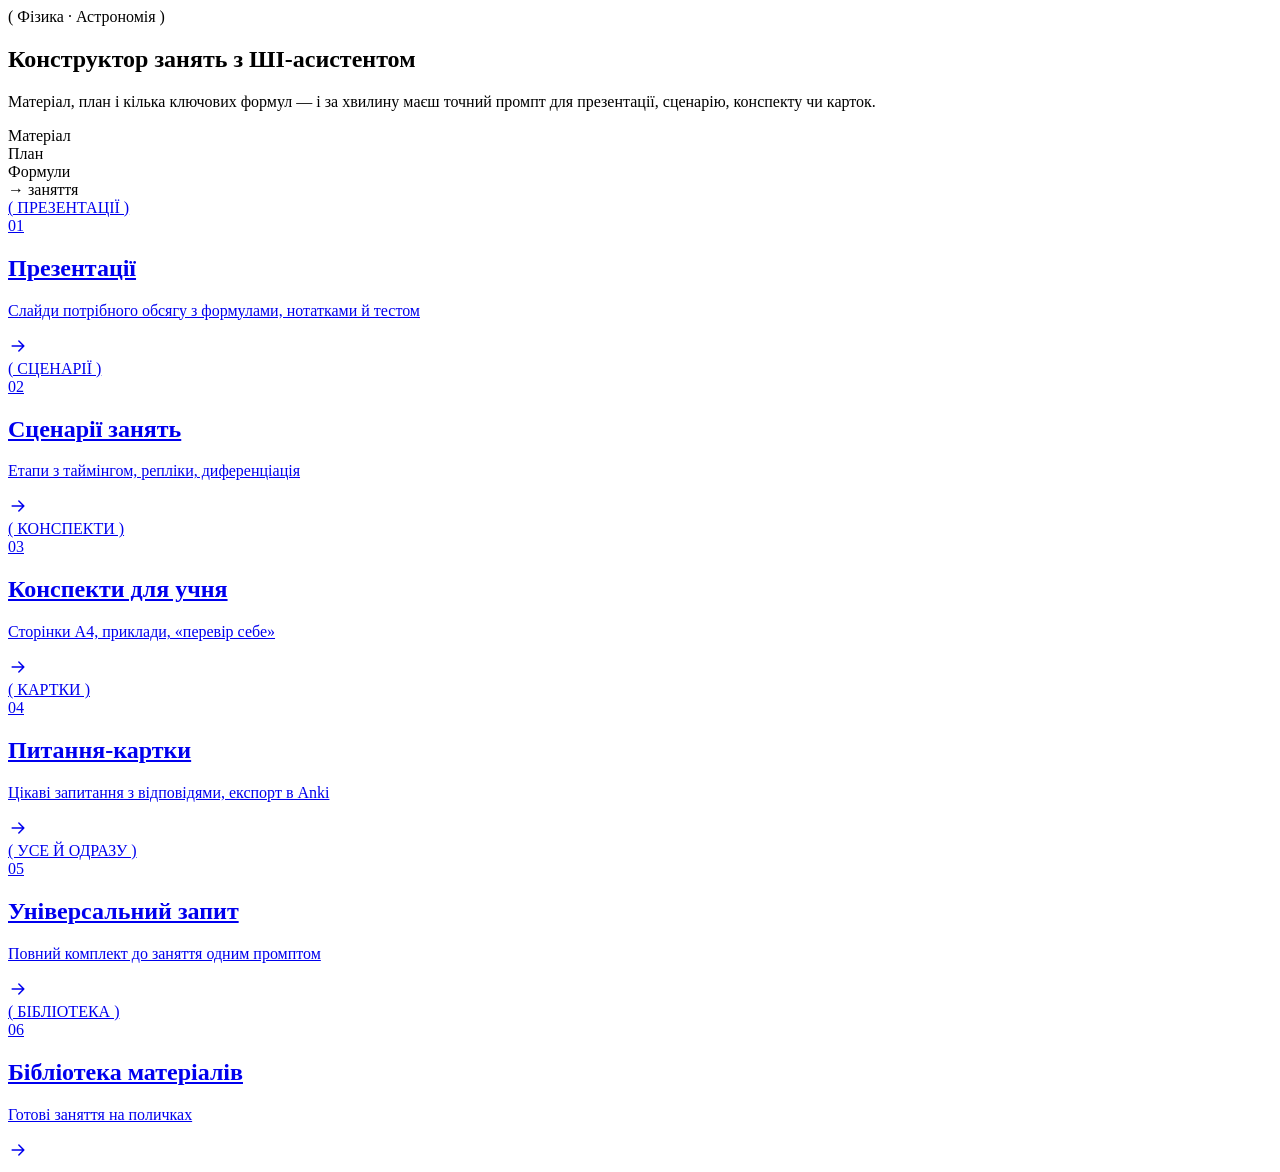
==== index.html @ 03362e76 "Add files via upload" ====
<!doctype html>
<html lang="uk">
<head>
<meta charset="utf-8">
<meta name="viewport" content="width=device-width, initial-scale=1">
<title>Конструктор занять · фізика та астрономія</title>
<meta name="description" content="Конструктор промптів для ШІ-асистента: презентації, сценарії, конспекти та картки-питання з фізики й астрономії.">
<meta name="theme-color" content="#081F44">
<link rel="icon" href="data:image/svg+xml,%3Csvg xmlns='http://www.w3.org/2000/svg' viewBox='0 0 32 32'%3E%3Cdefs%3E%3CradialGradient id='g' cx='.35' cy='.3'%3E%3Cstop offset='0' stop-color='%23B9C8E6'/%3E%3Cstop offset='.55' stop-color='%234569AD'/%3E%3Cstop offset='1' stop-color='%23081F44'/%3E%3C/radialGradient%3E%3C/defs%3E%3Ccircle cx='16' cy='16' r='15' fill='url(%23g)'/%3E%3C/svg%3E">
<link rel="preconnect" href="https://fonts.googleapis.com">
<link rel="preconnect" href="https://fonts.gstatic.com" crossorigin>
<link href="https://fonts.googleapis.com/css2?family=Inter:wght@400;500;600&family=Manrope:wght@500;600;700&family=Playfair+Display:ital,wght@1,500&display=swap&subset=cyrillic" rel="stylesheet">
<link rel="stylesheet" href="assets/css/style.css">
</head>
<body data-page="index">
<div class="shell">
<header id="top"></header>
<main class="wrap">
<section class="hero">
<div class="hero-row">
<div>
<span class="eyebrow">( Фізика · Астрономія )</span>
<h1>Конструктор занять <span class="accent">з ШІ-асистентом</span></h1>
<p>Матеріал, план і кілька ключових формул — і за хвилину маєш точний промпт для презентації, сценарію, конспекту чи карток.</p>
</div>
<div class="hero-meta">Матеріал<br>План<br>Формули<br>→ заняття</div>
</div>
</section>
<nav class="folders" aria-label="Розділи конструктора">
<a class="folder t1" href="presentation.html" style="--x:0%">
<span class="tab">( ПРЕЗЕНТАЦІЇ )</span>
<div class="body"><span class="num">01</span><div><h2>Презентації</h2><p>Слайди потрібного обсягу з формулами, нотатками й тестом</p></div><span class="go"><svg viewBox="0 0 24 24" width="20" height="20" fill="none" stroke="currentColor" stroke-width="1.8" stroke-linecap="round" stroke-linejoin="round"><path d="M5 12h14M13 6l6 6-6 6"/></svg></span></div>
</a>
<a class="folder t2" href="scenario.html" style="--x:14%">
<span class="tab">( СЦЕНАРІЇ )</span>
<div class="body"><span class="num">02</span><div><h2>Сценарії занять</h2><p>Етапи з таймінгом, репліки, диференціація</p></div><span class="go"><svg viewBox="0 0 24 24" width="20" height="20" fill="none" stroke="currentColor" stroke-width="1.8" stroke-linecap="round" stroke-linejoin="round"><path d="M5 12h14M13 6l6 6-6 6"/></svg></span></div>
</a>
<a class="folder t3" href="notes.html" style="--x:28%">
<span class="tab">( КОНСПЕКТИ )</span>
<div class="body"><span class="num">03</span><div><h2>Конспекти для учня</h2><p>Сторінки A4, приклади, «перевір себе»</p></div><span class="go"><svg viewBox="0 0 24 24" width="20" height="20" fill="none" stroke="currentColor" stroke-width="1.8" stroke-linecap="round" stroke-linejoin="round"><path d="M5 12h14M13 6l6 6-6 6"/></svg></span></div>
</a>
<a class="folder t4" href="cards.html" style="--x:42%">
<span class="tab">( КАРТКИ )</span>
<div class="body"><span class="num">04</span><div><h2>Питання-картки</h2><p>Цікаві запитання з відповідями, експорт в Anki</p></div><span class="go"><svg viewBox="0 0 24 24" width="20" height="20" fill="none" stroke="currentColor" stroke-width="1.8" stroke-linecap="round" stroke-linejoin="round"><path d="M5 12h14M13 6l6 6-6 6"/></svg></span></div>
</a>
<a class="folder t5" href="universal.html" style="--x:56%">
<span class="tab">( УСЕ Й ОДРАЗУ )</span>
<div class="body"><span class="num">05</span><div><h2>Універсальний запит</h2><p>Повний комплект до заняття одним промптом</p></div><span class="go"><svg viewBox="0 0 24 24" width="20" height="20" fill="none" stroke="currentColor" stroke-width="1.8" stroke-linecap="round" stroke-linejoin="round"><path d="M5 12h14M13 6l6 6-6 6"/></svg></span></div>
</a>
<a class="folder t6" href="library.html" style="--x:70%">
<span class="tab">( БІБЛІОТЕКА )</span>
<div class="body"><span class="num">06</span><div><h2>Бібліотека матеріалів</h2><p>Готові заняття на поличках</p></div><span class="go"><svg viewBox="0 0 24 24" width="20" height="20" fill="none" stroke="currentColor" stroke-width="1.8" stroke-linecap="round" stroke-linejoin="round"><path d="M5 12h14M13 6l6 6-6 6"/></svg></span></div>
</a>
</nav>
</main>
<footer id="foot"></footer>
</div>
<script src="assets/js/app.js"></script>
</body>
</html>
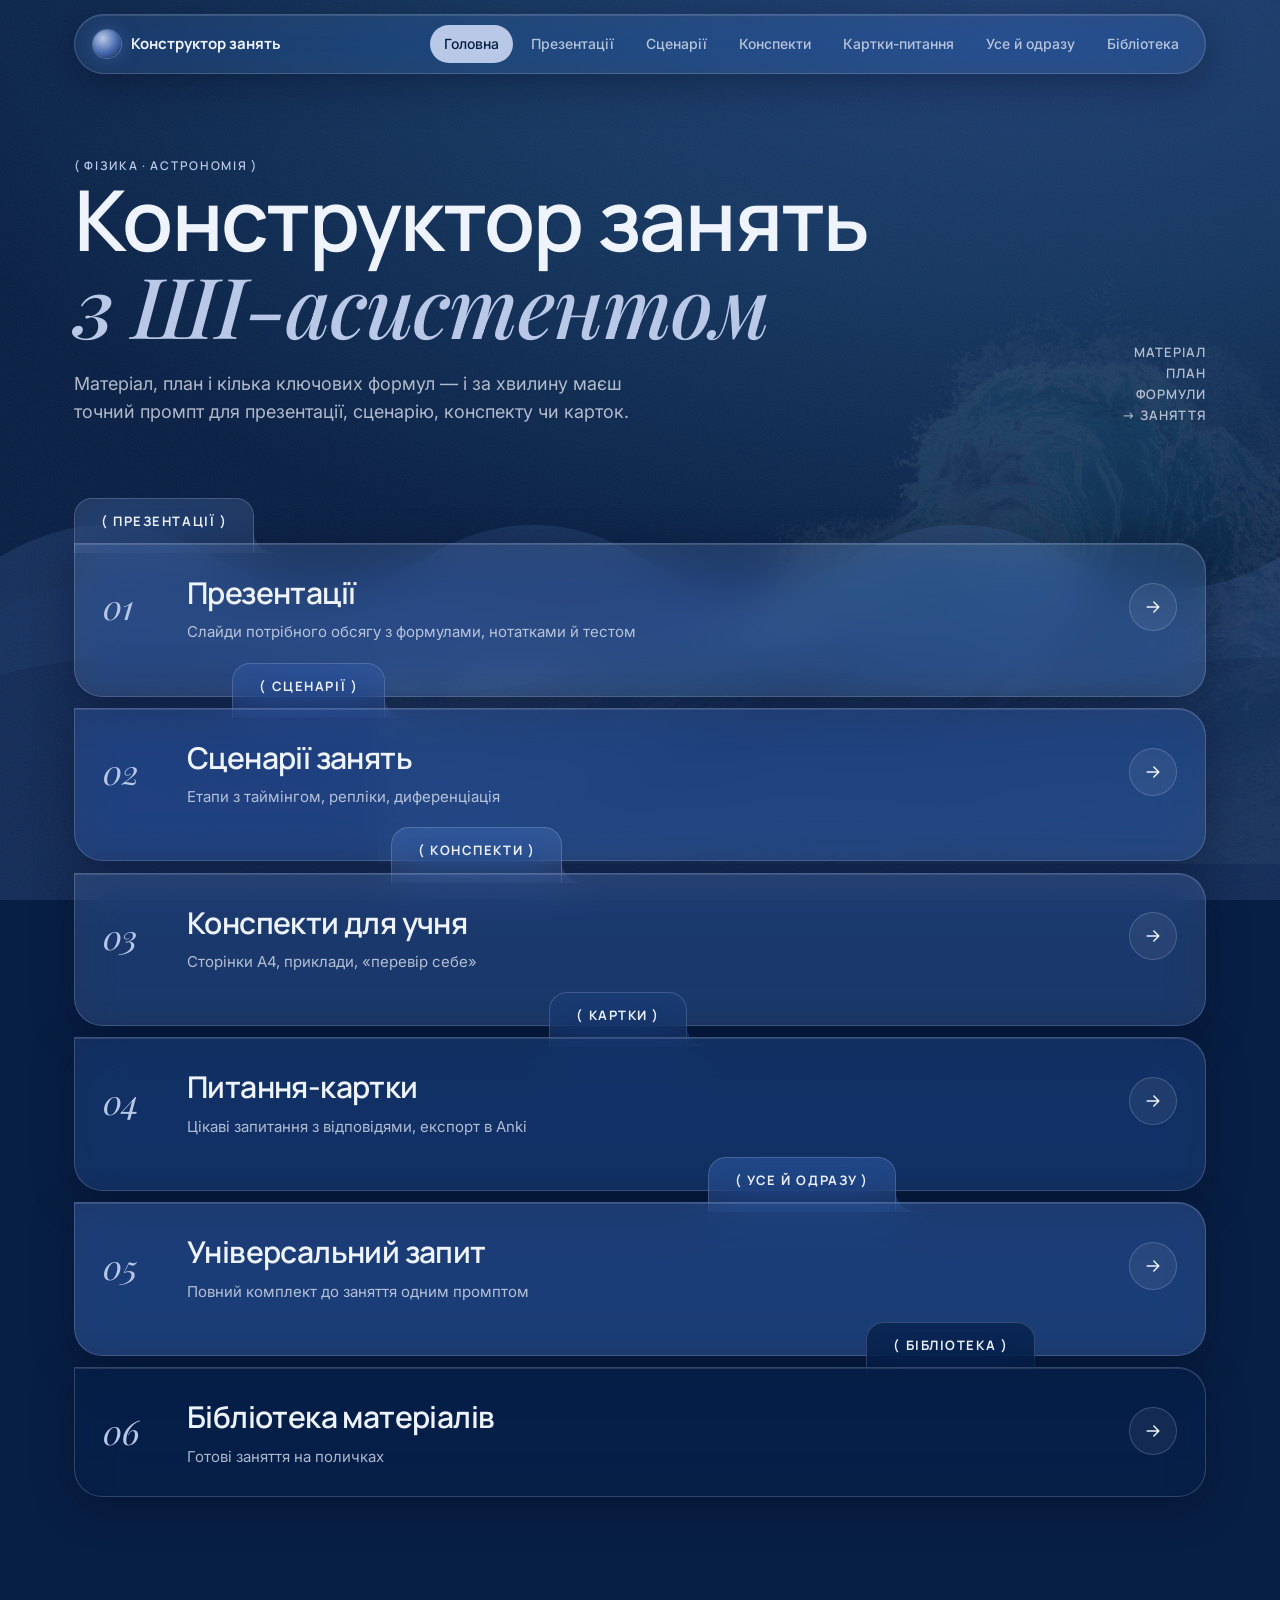
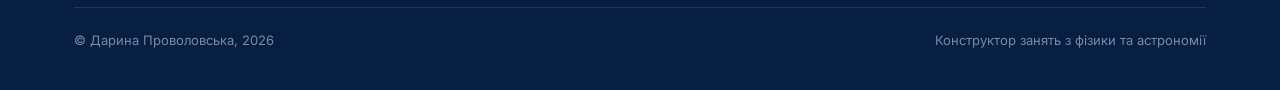
==== commit 6f8d42e7: "Add files via upload" ====
--- a/index.html
+++ b/index.html
@@ -10,7 +10,7 @@
 <link rel="preconnect" href="https://fonts.googleapis.com">
 <link rel="preconnect" href="https://fonts.gstatic.com" crossorigin>
 <link href="https://fonts.googleapis.com/css2?family=Inter:wght@400;500;600&family=Manrope:wght@500;600;700&family=Playfair+Display:ital,wght@1,500&display=swap&subset=cyrillic" rel="stylesheet">
-<link rel="stylesheet" href="assets/css/style.css">
+<link rel="stylesheet" href="style.css">
 </head>
 <body data-page="index">
 <div class="shell">
@@ -55,6 +55,6 @@
 </main>
 <footer id="foot"></footer>
 </div>
-<script src="assets/js/app.js"></script>
+<script src="app.js"></script>
 </body>
 </html>
--- a/style.css
+++ b/style.css
@@ -0,0 +1,447 @@
+/* =========================================================
+   Конструктор занять · фізика & астрономія
+   Liquid glass (матовий), палітра «глибоке море»
+   ========================================================= */
+
+:root {
+  /* Палітра. Кольори легко змінити тут */
+  --lilac: #B9C8E6;      /* Limac (lilac) blue */
+  --solid: #8FA8D8;      /* Solid blue */
+  --sailing: #4569AD;    /* Sailing blue */
+  --dive: #1F3F74;       /* Dive */
+  --deep: #143660;       /* Deep sea */
+  --night: #081F44;      /* Night time */
+
+  --text: #EEF3FC;
+  --text-soft: rgba(238, 243, 252, .72);
+  --text-faint: rgba(238, 243, 252, .5);
+
+  --glass: rgba(185, 200, 230, .09);
+  --glass-strong: rgba(185, 200, 230, .15);
+  --glass-border: rgba(214, 226, 248, .2);
+  --glass-shadow: 0 10px 40px rgba(2, 10, 28, .35), inset 0 1px 0 rgba(255, 255, 255, .12);
+  --blur: blur(22px) saturate(140%);
+
+  --radius-l: 28px;
+  --radius-m: 18px;
+  --radius-s: 12px;
+
+  --f-display: "Manrope", system-ui, sans-serif;
+  --f-body: "Inter", system-ui, sans-serif;
+  --f-accent: "Playfair Display", Georgia, serif;
+
+  --page-w: 1180px;
+}
+
+* { box-sizing: border-box; }
+html { scroll-behavior: smooth; }
+body {
+  margin: 0;
+  min-height: 100vh;
+  font-family: var(--f-body);
+  font-size: 16px;
+  line-height: 1.55;
+  color: var(--text);
+  background-color: var(--night);
+  overflow-x: hidden;
+  -webkit-font-smoothing: antialiased;
+}
+
+/* матова зернистість поверх фону */
+body::before {
+  content: "";
+  position: fixed; inset: 0;
+  pointer-events: none;
+  z-index: 1;
+  opacity: .07;
+  background-image: url("data:image/svg+xml,%3Csvg xmlns='http://www.w3.org/2000/svg' width='160' height='160'%3E%3Cfilter id='n'%3E%3CfeTurbulence type='fractalNoise' baseFrequency='.9' numOctaves='2' stitchTiles='stitch'/%3E%3C/filter%3E%3Crect width='100%25' height='100%25' filter='url(%23n)'/%3E%3C/svg%3E");
+}
+
+a { color: inherit; }
+::selection { background: var(--sailing); color: #fff; }
+
+/* ---------- океан / хвиля на фоні ---------- */
+.ocean {
+  position: fixed; inset: 0;
+  background: radial-gradient(120% 90% at 80% 0%, var(--dive) 0%, var(--deep) 35%, var(--night) 75%);
+  pointer-events: none;
+  z-index: 0;
+  overflow: hidden;
+}
+.ocean svg { position: absolute; bottom: 0; left: 0; width: 200%; height: 62%; }
+.ocean .w1 { opacity: .22; animation: drift 38s linear infinite; }
+.ocean .w2 { opacity: .18; animation: drift 26s linear infinite reverse; bottom: -4%; }
+.ocean .w3 { opacity: .28; animation: drift 52s linear infinite; bottom: -10%; }
+.ocean .curl {
+  position: absolute; right: -6%; bottom: 4%;
+  width: min(78vw, 980px); height: auto;
+  opacity: .16;
+  filter: blur(.4px);
+  animation: swell 9s ease-in-out infinite;
+}
+@keyframes drift { from { transform: translateX(0); } to { transform: translateX(-50%); } }
+@keyframes swell { 0%, 100% { transform: translateY(0) scale(1); } 50% { transform: translateY(-14px) scale(1.015); } }
+
+@media (prefers-reduced-motion: reduce) {
+  .ocean *, .folder, .book { animation: none !important; transition: none !important; }
+}
+
+/* ---------- каркас ---------- */
+.shell { position: relative; z-index: 2; }
+.wrap { width: 100%; max-width: var(--page-w); margin: 0 auto; padding: 0 24px; }
+@media (max-width: 640px) { .wrap { padding: 0 16px; } }
+
+.glass {
+  background: var(--glass);
+  border: 1px solid var(--glass-border);
+  border-radius: var(--radius-l);
+  box-shadow: var(--glass-shadow);
+  -webkit-backdrop-filter: var(--blur);
+  backdrop-filter: var(--blur);
+}
+
+/* ---------- верхня навігація ---------- */
+.topbar {
+  position: sticky; top: 0; z-index: 20;
+  padding: 14px 0;
+}
+.topbar .bar {
+  display: flex; align-items: center; gap: 16px;
+  padding: 10px 12px 10px 18px;
+  border-radius: 999px;
+}
+.brand {
+  display: flex; align-items: center; gap: 10px;
+  font-family: var(--f-display); font-weight: 700; font-size: 15px;
+  text-decoration: none; white-space: nowrap;
+}
+.brand .mark {
+  width: 28px; height: 28px; border-radius: 50%;
+  background: radial-gradient(circle at 35% 30%, var(--lilac), var(--sailing) 55%, var(--night));
+  box-shadow: 0 0 0 1px rgba(255,255,255,.25), 0 0 18px rgba(69,105,173,.6);
+}
+.nav {
+  display: flex; gap: 4px; margin-left: auto;
+  overflow-x: auto; scrollbar-width: none;
+}
+.nav::-webkit-scrollbar { display: none; }
+.nav a {
+  padding: 8px 14px; border-radius: 999px;
+  font-size: 14px; font-weight: 500; text-decoration: none;
+  color: var(--text-soft); white-space: nowrap;
+  transition: background .2s, color .2s;
+}
+.nav a:hover { color: var(--text); background: rgba(255,255,255,.07); }
+.nav a[aria-current="page"] { color: var(--night); background: var(--lilac); }
+
+@media (max-width: 860px) {
+  .topbar .bar { flex-wrap: wrap; border-radius: 22px; padding: 10px 12px; }
+  .nav { width: 100%; margin-left: 0; }
+}
+
+/* ---------- типографіка ---------- */
+h1, h2, h3 { font-family: var(--f-display); font-weight: 600; letter-spacing: -.02em; margin: 0; }
+.accent { font-family: var(--f-accent); font-style: italic; font-weight: 500; letter-spacing: -.01em; }
+.eyebrow {
+  font-family: var(--f-display); font-size: 12px; font-weight: 600;
+  letter-spacing: .14em; text-transform: uppercase; color: var(--lilac);
+}
+.muted { color: var(--text-soft); }
+
+/* ---------- титулка ---------- */
+.hero { padding: 64px 0 32px; }
+.hero h1 { font-size: clamp(40px, 7vw, 84px); line-height: 1.02; }
+.hero h1 .accent { display: block; color: var(--lilac); }
+.hero p { max-width: 560px; font-size: 18px; color: var(--text-soft); margin: 22px 0 0; }
+.hero-row { display: flex; justify-content: space-between; align-items: flex-end; gap: 24px; flex-wrap: wrap; }
+.hero-meta {
+  font-family: var(--f-display); font-size: 13px; font-weight: 600; letter-spacing: .08em;
+  text-transform: uppercase; text-align: right; color: var(--text-soft); line-height: 1.6;
+}
+
+/* папки */
+.folders { padding: 40px 0 80px; }
+.folder {
+  --x: 0%;
+  --tint: rgba(185, 200, 230, .12);
+  position: relative; display: block;
+  margin-top: -34px;
+  text-decoration: none;
+  transition: transform .35s cubic-bezier(.2,.8,.2,1);
+}
+.folder:first-child { margin-top: 0; }
+.folder:hover, .folder:focus-visible { transform: translateY(-14px); outline: none; }
+.folder .tab {
+  position: relative; display: inline-flex; align-items: center; gap: 10px;
+  margin-left: var(--x);
+  padding: 12px 26px 22px;
+  border-radius: 18px 18px 0 0;
+  background: var(--tint);
+  border: 1px solid var(--glass-border); border-bottom: 0;
+  -webkit-backdrop-filter: var(--blur); backdrop-filter: var(--blur);
+  font-family: var(--f-display); font-weight: 700; font-size: 13px; letter-spacing: .12em;
+  text-transform: uppercase;
+}
+.folder .tab::after { /* плавний перехід вкладки в тіло папки */
+  content: ""; position: absolute; right: -22px; bottom: 0; width: 22px; height: 22px;
+  background: radial-gradient(circle at 100% 0, transparent 21px, var(--tint) 22px);
+}
+.folder .body {
+  position: relative; margin-top: -10px;
+  display: grid; grid-template-columns: 64px 1fr auto; align-items: center; gap: 20px;
+  padding: 26px 28px 52px;
+  border-radius: 0 var(--radius-l) var(--radius-l) var(--radius-l);
+  background: var(--tint);
+  border: 1px solid var(--glass-border);
+  box-shadow: var(--glass-shadow);
+  -webkit-backdrop-filter: var(--blur); backdrop-filter: var(--blur);
+}
+.folder:last-child .body { padding-bottom: 28px; }
+.folder .num { font-family: var(--f-accent); font-style: italic; font-size: 34px; color: var(--lilac); }
+.folder h2 { font-size: clamp(22px, 3vw, 30px); }
+.folder p { margin: 4px 0 0; color: var(--text-soft); font-size: 15px; }
+.folder .go {
+  width: 48px; height: 48px; border-radius: 50%;
+  display: grid; place-items: center;
+  border: 1px solid var(--glass-border);
+  background: rgba(255,255,255,.06);
+  transition: background .25s, transform .25s;
+}
+.folder:hover .go { background: var(--lilac); color: var(--night); transform: rotate(-45deg); }
+.folder.t1 { --tint: rgba(185, 200, 230, .14); }
+.folder.t2 { --tint: rgba(69, 105, 173, .30); }
+.folder.t3 { --tint: rgba(143, 168, 216, .18); }
+.folder.t4 { --tint: rgba(31, 63, 116, .55); }
+.folder.t5 { --tint: rgba(69, 105, 173, .40); }
+.folder.t6 { --tint: rgba(8, 31, 68, .72); }
+
+@media (max-width: 640px) {
+  .folder { margin-top: -26px; }
+  .folder .tab { margin-left: calc(var(--x) * .45); padding: 10px 18px 20px; font-size: 11px; }
+  .folder .body { grid-template-columns: 1fr auto; padding: 22px 20px 44px; gap: 12px; }
+  .folder .num { display: none; }
+}
+
+/* ---------- сторінки конструкторів ---------- */
+.page-head { padding: 40px 0 26px; }
+.page-head h1 { font-size: clamp(32px, 5vw, 56px); line-height: 1.05; margin-top: 10px; }
+.page-head p { max-width: 640px; color: var(--text-soft); margin: 14px 0 0; }
+
+.builder {
+  display: grid; grid-template-columns: minmax(0, 1.05fr) minmax(0, .95fr);
+  gap: 24px; align-items: start; padding-bottom: 80px;
+}
+@media (max-width: 980px) { .builder { grid-template-columns: 1fr; } }
+
+.panel { padding: 26px; }
+.panel + .panel { margin-top: 18px; }
+@media (max-width: 640px) { .panel { padding: 20px 18px; border-radius: 22px; } }
+.panel-title { display: flex; align-items: baseline; gap: 12px; margin-bottom: 18px; }
+.panel-title h2 { font-size: 20px; }
+.panel-title .step { font-family: var(--f-accent); font-style: italic; color: var(--lilac); font-size: 22px; }
+.panel-title .hint { margin-left: auto; font-size: 12px; color: var(--text-faint); text-align: right; }
+
+.grid { display: grid; gap: 16px; grid-template-columns: repeat(2, minmax(0, 1fr)); }
+.grid .full { grid-column: 1 / -1; }
+@media (max-width: 560px) { .grid { grid-template-columns: 1fr; } }
+
+.field label, .field .label {
+  display: block; margin-bottom: 7px;
+  font-family: var(--f-display); font-size: 13px; font-weight: 600; color: var(--text-soft);
+}
+.field small { display: block; margin-top: 6px; font-size: 12px; color: var(--text-faint); }
+
+input[type="text"], input[type="number"], select, textarea {
+  width: 100%;
+  font: inherit; font-size: 15px; color: var(--text);
+  background: rgba(8, 31, 68, .38);
+  border: 1px solid rgba(214, 226, 248, .16);
+  border-radius: var(--radius-s);
+  padding: 11px 14px;
+  transition: border-color .2s, background .2s, box-shadow .2s;
+}
+textarea { resize: vertical; min-height: 110px; line-height: 1.5; }
+textarea.mono { font-family: ui-monospace, "SF Mono", Menlo, Consolas, monospace; font-size: 13.5px; }
+input::placeholder, textarea::placeholder { color: var(--text-faint); }
+input:focus, select:focus, textarea:focus {
+  outline: none; border-color: var(--solid);
+  background: rgba(8, 31, 68, .55);
+  box-shadow: 0 0 0 4px rgba(143, 168, 216, .18);
+}
+select {
+  appearance: none; -webkit-appearance: none; padding-right: 38px;
+  background-image: url("data:image/svg+xml,%3Csvg xmlns='http://www.w3.org/2000/svg' width='12' height='8' fill='none' stroke='%23B9C8E6' stroke-width='1.6'%3E%3Cpath d='M1 1.5 6 6.5l5-5'/%3E%3C/svg%3E");
+  background-repeat: no-repeat; background-position: right 14px center;
+}
+select option { background: var(--deep); color: var(--text); }
+
+/* сегментовані перемикачі та «чіпси» */
+.seg, .chips { display: flex; flex-wrap: wrap; gap: 8px; }
+.seg input, .chips input { position: absolute; opacity: 0; pointer-events: none; }
+.seg label, .chips label {
+  margin: 0; cursor: pointer; user-select: none;
+  padding: 8px 14px; border-radius: 999px;
+  border: 1px solid rgba(214, 226, 248, .18);
+  background: rgba(255,255,255,.04);
+  font-family: var(--f-body); font-size: 14px; font-weight: 500; color: var(--text-soft);
+  transition: all .18s;
+}
+.seg label:hover, .chips label:hover { border-color: var(--solid); color: var(--text); }
+.seg input:checked + label, .chips input:checked + label {
+  background: var(--lilac); border-color: var(--lilac); color: var(--night);
+}
+.seg input:focus-visible + label, .chips input:focus-visible + label { box-shadow: 0 0 0 3px rgba(185,200,230,.4); }
+
+/* перемикач */
+.switch { display: flex; align-items: center; gap: 12px; cursor: pointer; }
+.switch input { position: absolute; opacity: 0; }
+.switch .track {
+  flex: none; width: 44px; height: 26px; border-radius: 999px;
+  background: rgba(255,255,255,.12); border: 1px solid rgba(214,226,248,.2);
+  position: relative; transition: background .2s;
+}
+.switch .track::after {
+  content: ""; position: absolute; top: 3px; left: 3px; width: 18px; height: 18px; border-radius: 50%;
+  background: var(--text); transition: transform .22s;
+}
+.switch input:checked + .track { background: var(--sailing); }
+.switch input:checked + .track::after { transform: translateX(18px); }
+.switch input:focus-visible + .track { box-shadow: 0 0 0 3px rgba(185,200,230,.4); }
+.switch span:last-child { font-size: 15px; }
+
+.subblock {
+  margin-top: 16px; padding: 18px; border-radius: var(--radius-m);
+  background: rgba(8, 31, 68, .28); border: 1px dashed rgba(214,226,248,.18);
+}
+.subblock[hidden] { display: none; }
+
+/* формули: швидкі кнопки */
+.formula-tools { display: flex; flex-wrap: wrap; gap: 6px; margin-top: 8px; }
+.formula-tools button {
+  font: 13px ui-monospace, Menlo, monospace; color: var(--text-soft);
+  background: rgba(255,255,255,.05); border: 1px solid rgba(214,226,248,.15);
+  border-radius: 8px; padding: 4px 9px; cursor: pointer;
+}
+.formula-tools button:hover { color: var(--text); border-color: var(--solid); }
+
+/* ---------- панель результату ---------- */
+.output { position: sticky; top: 96px; }
+@media (max-width: 980px) { .output { position: static; } }
+.output .panel { display: flex; flex-direction: column; max-height: calc(100vh - 120px); }
+@media (max-width: 980px) { .output .panel { max-height: none; } }
+.output pre {
+  flex: 1; margin: 0; overflow: auto;
+  min-height: 260px; max-height: 60vh;
+  padding: 18px; border-radius: var(--radius-m);
+  background: rgba(4, 15, 36, .55); border: 1px solid rgba(214,226,248,.12);
+  font: 13px/1.6 ui-monospace, "SF Mono", Menlo, Consolas, monospace;
+  color: #DCE6F8; white-space: pre-wrap; word-break: break-word;
+}
+.stats { display: flex; gap: 14px; flex-wrap: wrap; font-size: 12px; color: var(--text-faint); margin: 12px 2px 0; }
+.actions { display: flex; flex-wrap: wrap; gap: 10px; margin-top: 16px; }
+
+.btn {
+  display: inline-flex; align-items: center; justify-content: center; gap: 8px;
+  padding: 11px 18px; border-radius: 999px; cursor: pointer;
+  font: 600 14px var(--f-display); text-decoration: none;
+  color: var(--text); background: rgba(255,255,255,.07);
+  border: 1px solid var(--glass-border);
+  transition: background .2s, transform .15s, color .2s;
+}
+.btn:hover { background: rgba(255,255,255,.14); }
+.btn:active { transform: scale(.97); }
+.btn.primary { background: var(--lilac); color: var(--night); border-color: var(--lilac); }
+.btn.primary:hover { background: #d3ddf1; }
+.btn.ghost { background: transparent; }
+.btn svg { width: 16px; height: 16px; }
+
+.tip {
+  margin-top: 16px; padding: 14px 16px; border-radius: var(--radius-m);
+  background: rgba(69,105,173,.18); border: 1px solid rgba(143,168,216,.25);
+  font-size: 13.5px; color: var(--text-soft);
+}
+.tip b { color: var(--text); }
+
+.toast {
+  position: fixed; left: 50%; bottom: 28px; z-index: 50;
+  transform: translate(-50%, 20px); opacity: 0;
+  padding: 12px 20px; border-radius: 999px;
+  background: var(--lilac); color: var(--night);
+  font: 600 14px var(--f-display);
+  box-shadow: 0 12px 30px rgba(0,0,0,.35);
+  transition: all .3s; pointer-events: none;
+}
+.toast.show { opacity: 1; transform: translate(-50%, 0); }
+
+/* ---------- бібліотека ---------- */
+.lib-tools { display: flex; flex-wrap: wrap; gap: 12px; align-items: center; justify-content: space-between; margin-bottom: 22px; }
+.lib-tools input[type="text"] { max-width: 320px; border-radius: 999px; }
+.bookcase { padding: 28px 28px 10px; margin-bottom: 40px; }
+@media (max-width: 640px) { .bookcase { padding: 20px 14px 6px; } }
+.shelf {
+  position: relative;
+  display: flex; align-items: flex-end; gap: 10px;
+  min-height: 230px; padding: 0 18px;
+  margin-bottom: 34px;
+}
+.shelf::after { /* дошка полиці */
+  content: ""; position: absolute; left: 0; right: 0; bottom: -14px; height: 14px;
+  border-radius: 6px;
+  background: linear-gradient(180deg, rgba(185,200,230,.35), rgba(185,200,230,.12));
+  border: 1px solid rgba(214,226,248,.25);
+  box-shadow: 0 14px 24px rgba(2,10,28,.45);
+}
+.shelf .label {
+  position: absolute; left: 6px; top: 6px;
+  font: 600 11px var(--f-display); letter-spacing: .14em; text-transform: uppercase; color: var(--text-faint);
+}
+.book {
+  --h: 180px; --w: 52px; --c: var(--dive); --ink: var(--lilac);
+  position: relative; flex: none;
+  width: var(--w); height: var(--h);
+  display: flex; flex-direction: column; align-items: center; justify-content: space-between;
+  padding: 14px 0 12px;
+  border-radius: 6px 6px 3px 3px;
+  background: var(--c);
+  color: var(--ink);
+  text-decoration: none;
+  box-shadow: inset 4px 0 0 rgba(255,255,255,.08), inset -3px 0 0 rgba(0,0,0,.2), 0 8px 18px rgba(2,10,28,.4);
+  transform-origin: bottom center;
+  transition: transform .3s cubic-bezier(.2,.8,.2,1);
+  animation: bookIn .5s both;
+}
+.book:hover, .book:focus-visible { transform: translateY(-12px); outline: none; }
+.book.tilt { transform: rotate(-6deg); margin: 0 8px 0 6px; }
+.book.tilt:hover { transform: rotate(-6deg) translateY(-12px); }
+.book .spine {
+  writing-mode: vertical-rl; transform: rotate(180deg);
+  font: 600 14px var(--f-display); letter-spacing: .01em;
+  max-height: calc(var(--h) - 56px); overflow: hidden; text-overflow: ellipsis; white-space: nowrap;
+}
+.book .sym { font-family: var(--f-accent); font-style: italic; font-size: 17px; }
+.book.light { --c: var(--lilac); --ink: var(--night); }
+.book.sail { --c: var(--sailing); --ink: #fff; }
+.book.deep { --c: var(--night); --ink: var(--solid); }
+@keyframes bookIn { from { opacity: 0; transform: translateY(18px); } }
+
+.empty {
+  text-align: center; padding: 8px 20px 26px; color: var(--text-soft);
+}
+.empty h3 { font-size: 22px; color: var(--text); margin-bottom: 8px; }
+.empty .accent { color: var(--lilac); }
+
+/* ---------- футер ---------- */
+.footer { padding: 30px 0 40px; color: var(--text-faint); font-size: 13px; }
+.footer .row { display: flex; justify-content: space-between; gap: 16px; flex-wrap: wrap; border-top: 1px solid rgba(214,226,248,.12); padding-top: 22px; }
+
+.sr-only { position: absolute; width: 1px; height: 1px; overflow: hidden; clip: rect(0 0 0 0); white-space: nowrap; }
+
+/* мобільна кнопка «до промпту» */
+.jump {
+  display: none; position: fixed; right: 16px; bottom: 18px; z-index: 30;
+  padding: 12px 18px; border-radius: 999px; text-decoration: none;
+  font: 600 14px var(--f-display); color: var(--night); background: var(--lilac);
+  box-shadow: 0 10px 28px rgba(2,10,28,.45);
+}
+@media (max-width: 980px) { .jump { display: inline-flex; } }
+@media (max-width: 640px) { .hero-meta { display: none; } }
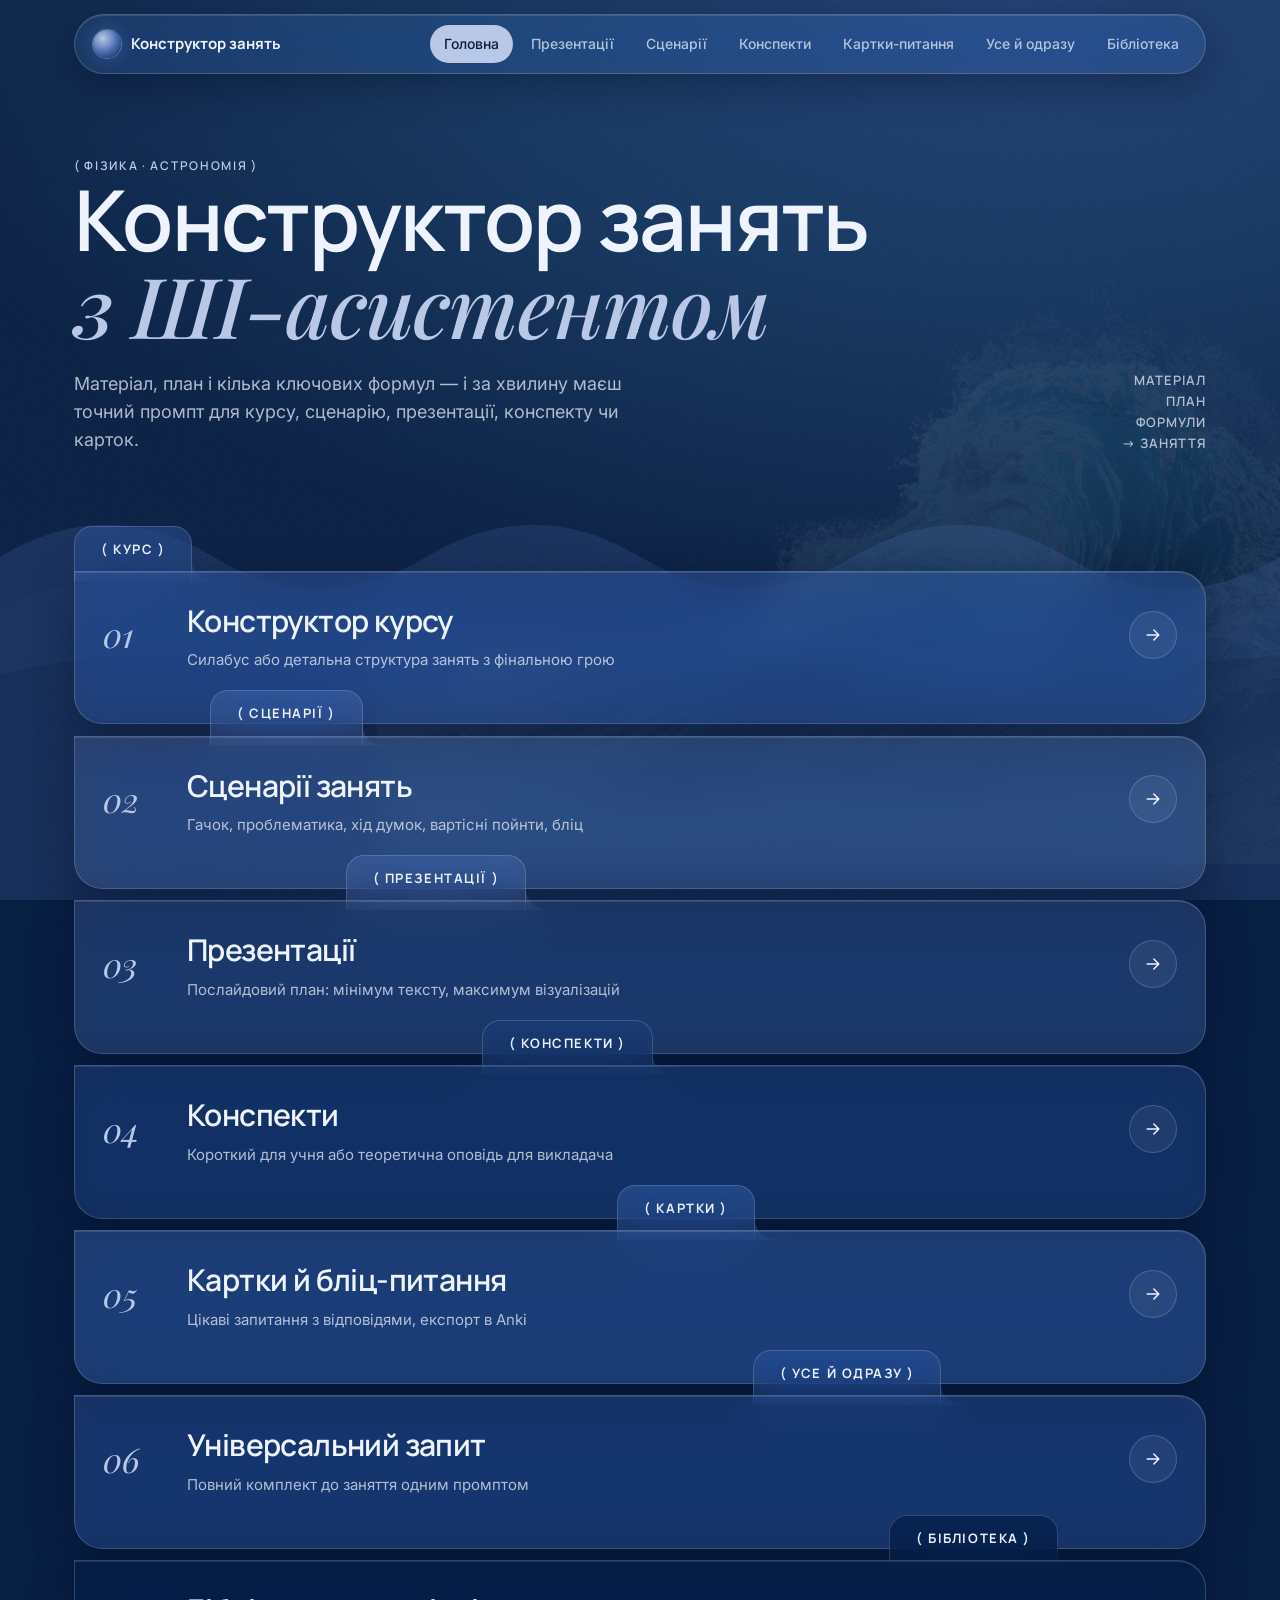
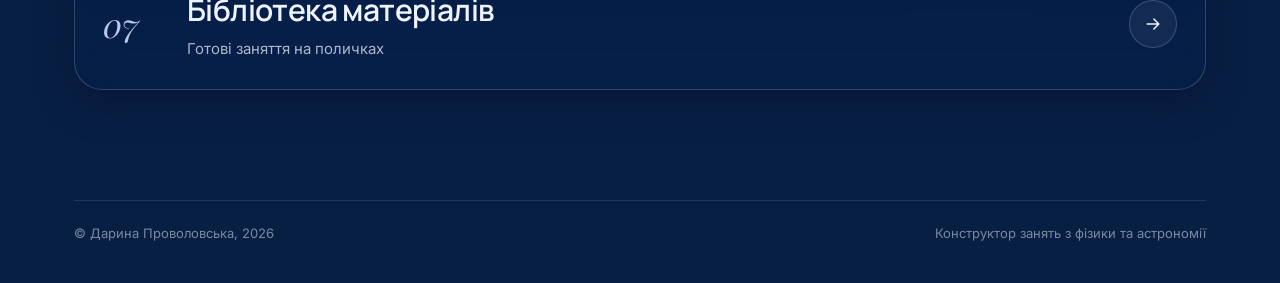
==== commit df693055: "Update index.html" ====
--- a/index.html
+++ b/index.html
@@ -21,35 +21,39 @@
 <div>
 <span class="eyebrow">( Фізика · Астрономія )</span>
 <h1>Конструктор занять <span class="accent">з ШІ-асистентом</span></h1>
-<p>Матеріал, план і кілька ключових формул — і за хвилину маєш точний промпт для презентації, сценарію, конспекту чи карток.</p>
+<p>Матеріал, план і кілька ключових формул — і за хвилину маєш точний промпт для курсу, сценарію, презентації, конспекту чи карток.</p>
 </div>
 <div class="hero-meta">Матеріал<br>План<br>Формули<br>→ заняття</div>
 </div>
 </section>
 <nav class="folders" aria-label="Розділи конструктора">
-<a class="folder t1" href="presentation.html" style="--x:0%">
+<a class="folder t2" href="course.html" style="--x:0%">
+<span class="tab">( КУРС )</span>
+<div class="body"><span class="num">01</span><div><h2>Конструктор курсу</h2><p>Силабус або детальна структура занять з фінальною грою</p></div><span class="go"><svg viewBox="0 0 24 24" width="20" height="20" fill="none" stroke="currentColor" stroke-width="1.8" stroke-linecap="round" stroke-linejoin="round"><path d="M5 12h14M13 6l6 6-6 6"/></svg></span></div>
+</a>
+<a class="folder t1" href="scenario.html" style="--x:12%">
+<span class="tab">( СЦЕНАРІЇ )</span>
+<div class="body"><span class="num">02</span><div><h2>Сценарії занять</h2><p>Гачок, проблематика, хід думок, вартісні пойнти, бліц</p></div><span class="go"><svg viewBox="0 0 24 24" width="20" height="20" fill="none" stroke="currentColor" stroke-width="1.8" stroke-linecap="round" stroke-linejoin="round"><path d="M5 12h14M13 6l6 6-6 6"/></svg></span></div>
+</a>
+<a class="folder t3" href="presentation.html" style="--x:24%">
 <span class="tab">( ПРЕЗЕНТАЦІЇ )</span>
-<div class="body"><span class="num">01</span><div><h2>Презентації</h2><p>Слайди потрібного обсягу з формулами, нотатками й тестом</p></div><span class="go"><svg viewBox="0 0 24 24" width="20" height="20" fill="none" stroke="currentColor" stroke-width="1.8" stroke-linecap="round" stroke-linejoin="round"><path d="M5 12h14M13 6l6 6-6 6"/></svg></span></div>
+<div class="body"><span class="num">03</span><div><h2>Презентації</h2><p>Послайдовий план: мінімум тексту, максимум візуалізацій</p></div><span class="go"><svg viewBox="0 0 24 24" width="20" height="20" fill="none" stroke="currentColor" stroke-width="1.8" stroke-linecap="round" stroke-linejoin="round"><path d="M5 12h14M13 6l6 6-6 6"/></svg></span></div>
 </a>
-<a class="folder t2" href="scenario.html" style="--x:14%">
-<span class="tab">( СЦЕНАРІЇ )</span>
-<div class="body"><span class="num">02</span><div><h2>Сценарії занять</h2><p>Етапи з таймінгом, репліки, диференціація</p></div><span class="go"><svg viewBox="0 0 24 24" width="20" height="20" fill="none" stroke="currentColor" stroke-width="1.8" stroke-linecap="round" stroke-linejoin="round"><path d="M5 12h14M13 6l6 6-6 6"/></svg></span></div>
+<a class="folder t4" href="notes.html" style="--x:36%">
+<span class="tab">( КОНСПЕКТИ )</span>
+<div class="body"><span class="num">04</span><div><h2>Конспекти</h2><p>Короткий для учня або теоретична оповідь для викладача</p></div><span class="go"><svg viewBox="0 0 24 24" width="20" height="20" fill="none" stroke="currentColor" stroke-width="1.8" stroke-linecap="round" stroke-linejoin="round"><path d="M5 12h14M13 6l6 6-6 6"/></svg></span></div>
 </a>
-<a class="folder t3" href="notes.html" style="--x:28%">
-<span class="tab">( КОНСПЕКТИ )</span>
-<div class="body"><span class="num">03</span><div><h2>Конспекти для учня</h2><p>Сторінки A4, приклади, «перевір себе»</p></div><span class="go"><svg viewBox="0 0 24 24" width="20" height="20" fill="none" stroke="currentColor" stroke-width="1.8" stroke-linecap="round" stroke-linejoin="round"><path d="M5 12h14M13 6l6 6-6 6"/></svg></span></div>
+<a class="folder t5" href="cards.html" style="--x:48%">
+<span class="tab">( КАРТКИ )</span>
+<div class="body"><span class="num">05</span><div><h2>Картки й бліц-питання</h2><p>Цікаві запитання з відповідями, експорт в Anki</p></div><span class="go"><svg viewBox="0 0 24 24" width="20" height="20" fill="none" stroke="currentColor" stroke-width="1.8" stroke-linecap="round" stroke-linejoin="round"><path d="M5 12h14M13 6l6 6-6 6"/></svg></span></div>
 </a>
-<a class="folder t4" href="cards.html" style="--x:42%">
-<span class="tab">( КАРТКИ )</span>
-<div class="body"><span class="num">04</span><div><h2>Питання-картки</h2><p>Цікаві запитання з відповідями, експорт в Anki</p></div><span class="go"><svg viewBox="0 0 24 24" width="20" height="20" fill="none" stroke="currentColor" stroke-width="1.8" stroke-linecap="round" stroke-linejoin="round"><path d="M5 12h14M13 6l6 6-6 6"/></svg></span></div>
+<a class="folder t2" href="universal.html" style="--x:60%">
+<span class="tab">( УСЕ Й ОДРАЗУ )</span>
+<div class="body"><span class="num">06</span><div><h2>Універсальний запит</h2><p>Повний комплект до заняття одним промптом</p></div><span class="go"><svg viewBox="0 0 24 24" width="20" height="20" fill="none" stroke="currentColor" stroke-width="1.8" stroke-linecap="round" stroke-linejoin="round"><path d="M5 12h14M13 6l6 6-6 6"/></svg></span></div>
 </a>
-<a class="folder t5" href="universal.html" style="--x:56%">
-<span class="tab">( УСЕ Й ОДРАЗУ )</span>
-<div class="body"><span class="num">05</span><div><h2>Універсальний запит</h2><p>Повний комплект до заняття одним промптом</p></div><span class="go"><svg viewBox="0 0 24 24" width="20" height="20" fill="none" stroke="currentColor" stroke-width="1.8" stroke-linecap="round" stroke-linejoin="round"><path d="M5 12h14M13 6l6 6-6 6"/></svg></span></div>
-</a>
-<a class="folder t6" href="library.html" style="--x:70%">
+<a class="folder t6" href="library.html" style="--x:72%">
 <span class="tab">( БІБЛІОТЕКА )</span>
-<div class="body"><span class="num">06</span><div><h2>Бібліотека матеріалів</h2><p>Готові заняття на поличках</p></div><span class="go"><svg viewBox="0 0 24 24" width="20" height="20" fill="none" stroke="currentColor" stroke-width="1.8" stroke-linecap="round" stroke-linejoin="round"><path d="M5 12h14M13 6l6 6-6 6"/></svg></span></div>
+<div class="body"><span class="num">07</span><div><h2>Бібліотека матеріалів</h2><p>Готові заняття на поличках</p></div><span class="go"><svg viewBox="0 0 24 24" width="20" height="20" fill="none" stroke="currentColor" stroke-width="1.8" stroke-linecap="round" stroke-linejoin="round"><path d="M5 12h14M13 6l6 6-6 6"/></svg></span></div>
 </a>
 </nav>
 </main>
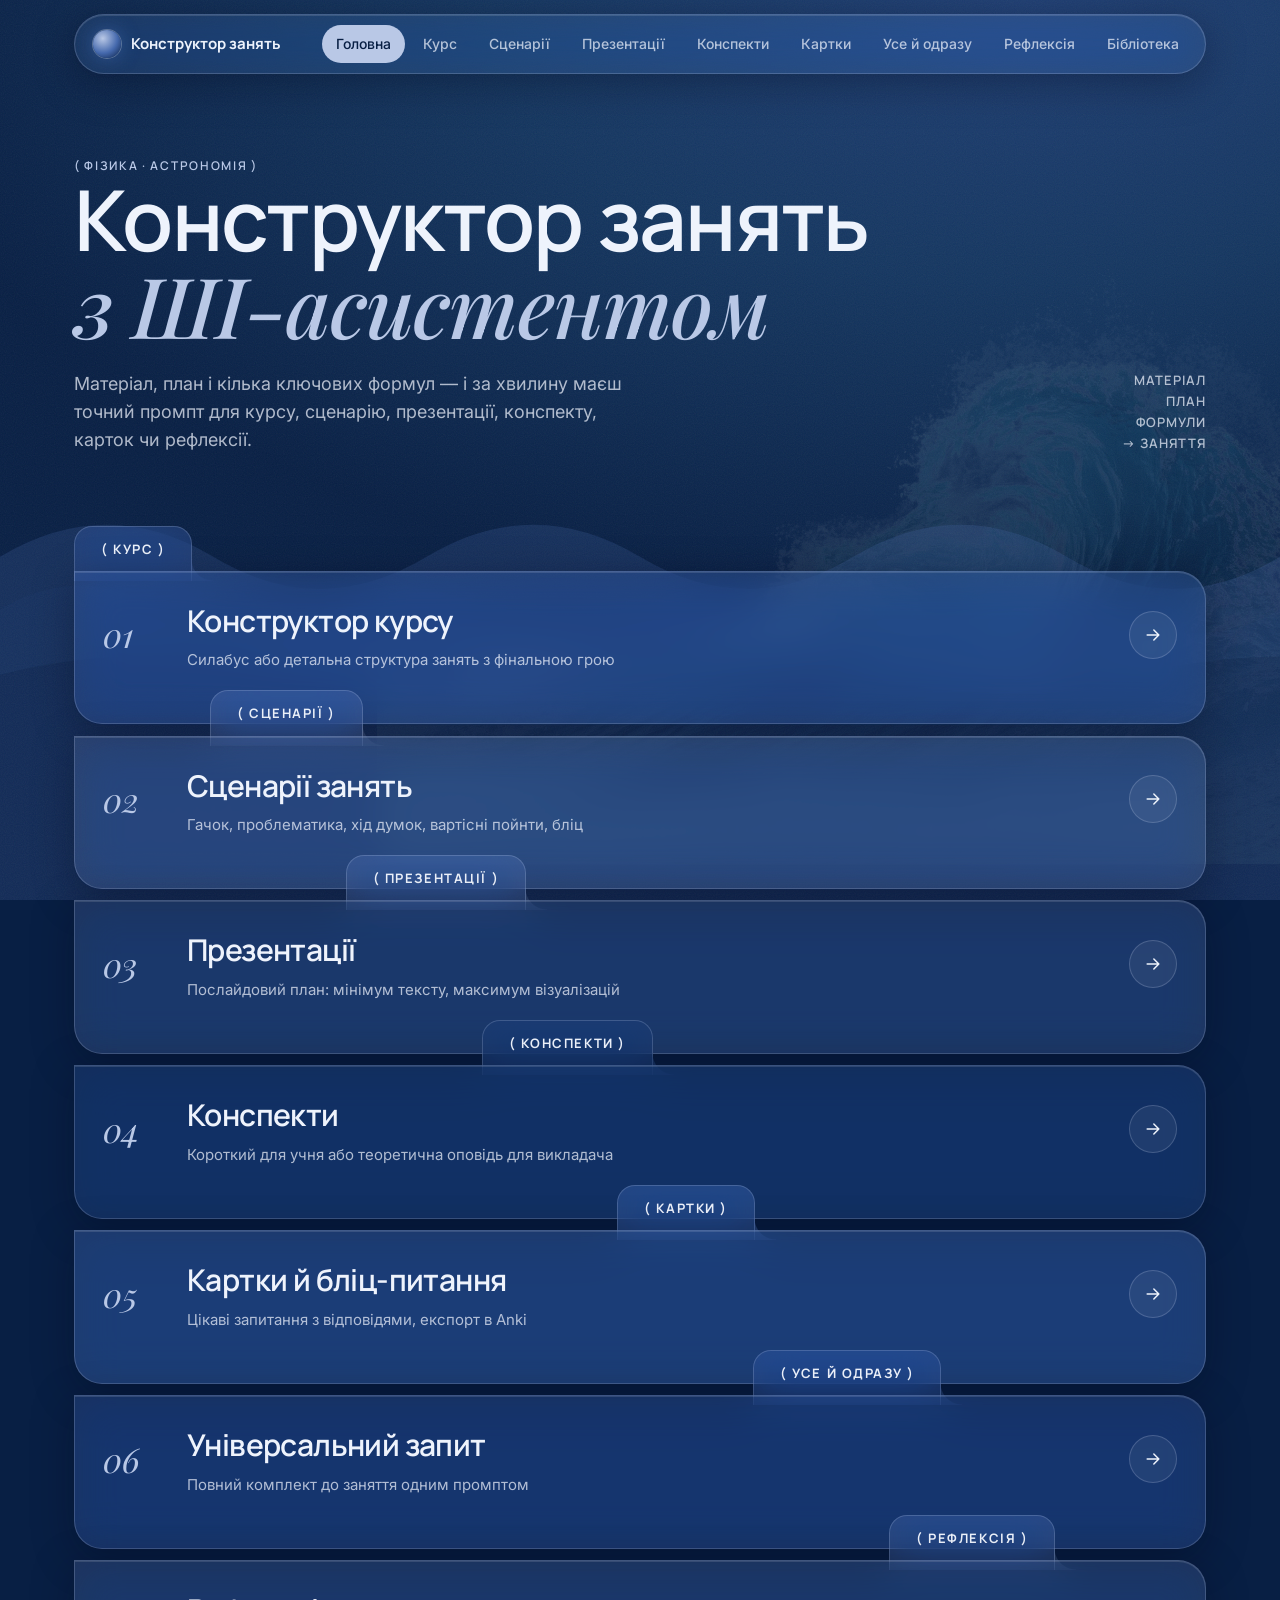
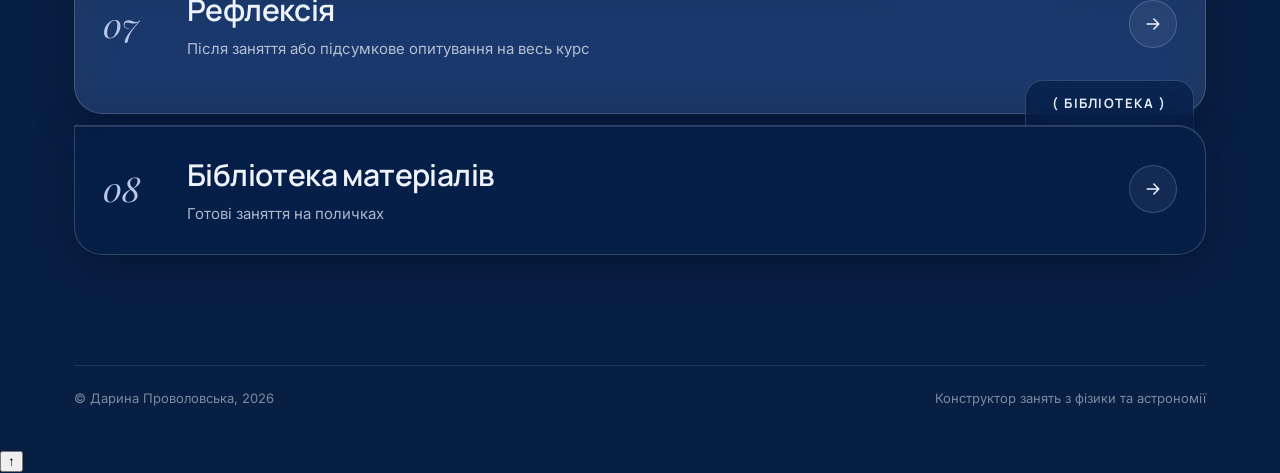
==== commit eace2437: "Update index.html" ====
--- a/index.html
+++ b/index.html
@@ -21,7 +21,7 @@
 <div>
 <span class="eyebrow">( Фізика · Астрономія )</span>
 <h1>Конструктор занять <span class="accent">з ШІ-асистентом</span></h1>
-<p>Матеріал, план і кілька ключових формул — і за хвилину маєш точний промпт для курсу, сценарію, презентації, конспекту чи карток.</p>
+<p>Матеріал, план і кілька ключових формул — і за хвилину маєш точний промпт для курсу, сценарію, презентації, конспекту, карток чи рефлексії.</p>
 </div>
 <div class="hero-meta">Матеріал<br>План<br>Формули<br>→ заняття</div>
 </div>
@@ -51,9 +51,13 @@
 <span class="tab">( УСЕ Й ОДРАЗУ )</span>
 <div class="body"><span class="num">06</span><div><h2>Універсальний запит</h2><p>Повний комплект до заняття одним промптом</p></div><span class="go"><svg viewBox="0 0 24 24" width="20" height="20" fill="none" stroke="currentColor" stroke-width="1.8" stroke-linecap="round" stroke-linejoin="round"><path d="M5 12h14M13 6l6 6-6 6"/></svg></span></div>
 </a>
-<a class="folder t6" href="library.html" style="--x:72%">
+<a class="folder t3" href="reflection.html" style="--x:72%">
+<span class="tab">( РЕФЛЕКСІЯ )</span>
+<div class="body"><span class="num">07</span><div><h2>Рефлексія</h2><p>Після заняття або підсумкове опитування на весь курс</p></div><span class="go"><svg viewBox="0 0 24 24" width="20" height="20" fill="none" stroke="currentColor" stroke-width="1.8" stroke-linecap="round" stroke-linejoin="round"><path d="M5 12h14M13 6l6 6-6 6"/></svg></span></div>
+</a>
+<a class="folder t6" href="library.html" style="--x:84%">
 <span class="tab">( БІБЛІОТЕКА )</span>
-<div class="body"><span class="num">07</span><div><h2>Бібліотека матеріалів</h2><p>Готові заняття на поличках</p></div><span class="go"><svg viewBox="0 0 24 24" width="20" height="20" fill="none" stroke="currentColor" stroke-width="1.8" stroke-linecap="round" stroke-linejoin="round"><path d="M5 12h14M13 6l6 6-6 6"/></svg></span></div>
+<div class="body"><span class="num">08</span><div><h2>Бібліотека матеріалів</h2><p>Готові заняття на поличках</p></div><span class="go"><svg viewBox="0 0 24 24" width="20" height="20" fill="none" stroke="currentColor" stroke-width="1.8" stroke-linecap="round" stroke-linejoin="round"><path d="M5 12h14M13 6l6 6-6 6"/></svg></span></div>
 </a>
 </nav>
 </main>
--- a/style.css
+++ b/style.css
@@ -445,3 +445,21 @@
 }
 @media (max-width: 980px) { .jump { display: inline-flex; } }
 @media (max-width: 640px) { .hero-meta { display: none; } }
+
+
+/* ---------- тумблери: текст ліворуч, перемикач праворуч ---------- */
+.field label.switch {
+  position: relative;
+  display: flex; align-items: center; justify-content: space-between; gap: 16px;
+  margin: 0; padding: 10px 14px;
+  border-radius: var(--radius-s);
+  background: rgba(255, 255, 255, .03);
+  border: 1px solid rgba(214, 226, 248, .1);
+  font-family: var(--f-body); font-size: 15px; font-weight: 500; color: var(--text);
+  cursor: pointer; transition: border-color .2s, background .2s;
+}
+.field label.switch:hover { border-color: rgba(214, 226, 248, .25); background: rgba(255, 255, 255, .06); }
+.field label.switch input { position: absolute; opacity: 0; width: 1px; height: 1px; pointer-events: none; }
+.field label.switch .track { display: block; flex: none; order: 2; margin-left: auto; }
+.field label.switch span:last-child { order: 1; flex: 1; min-width: 0; line-height: 1.4; }
+.cond[hidden] { display: none; }
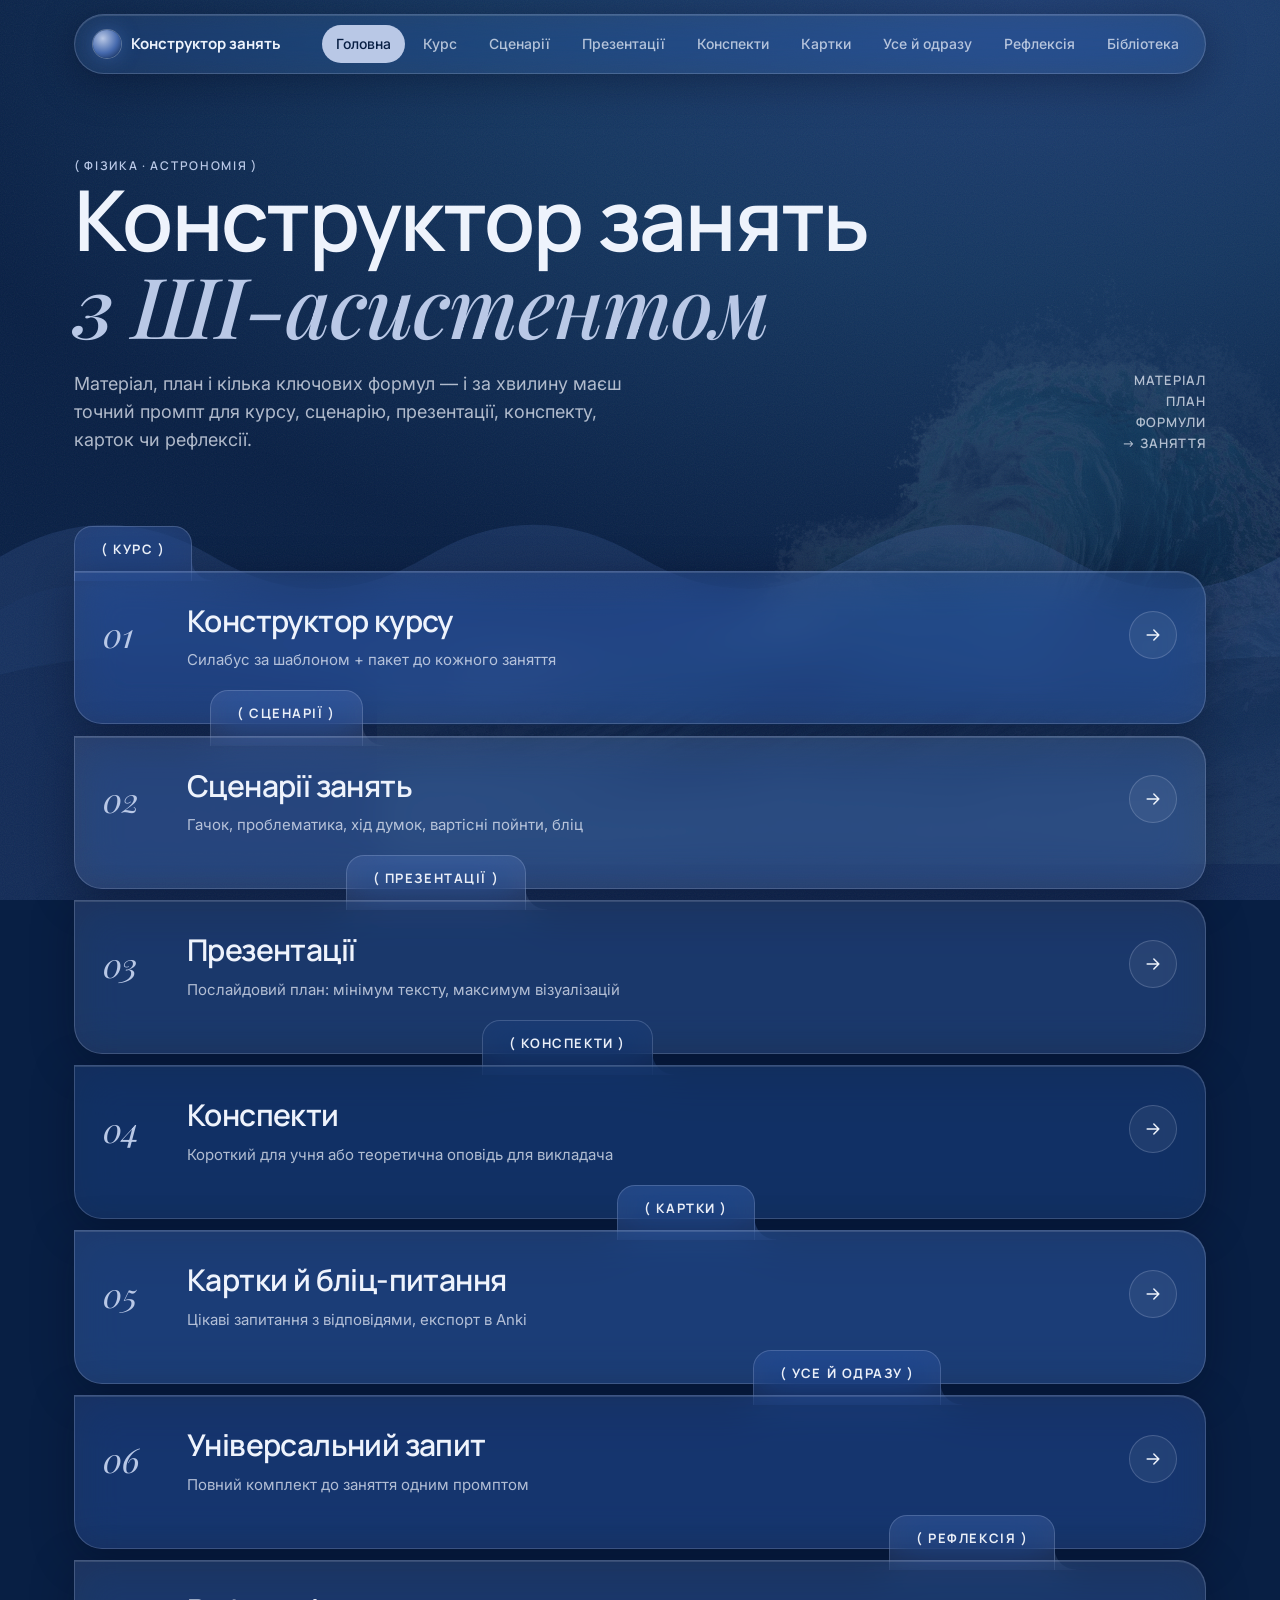
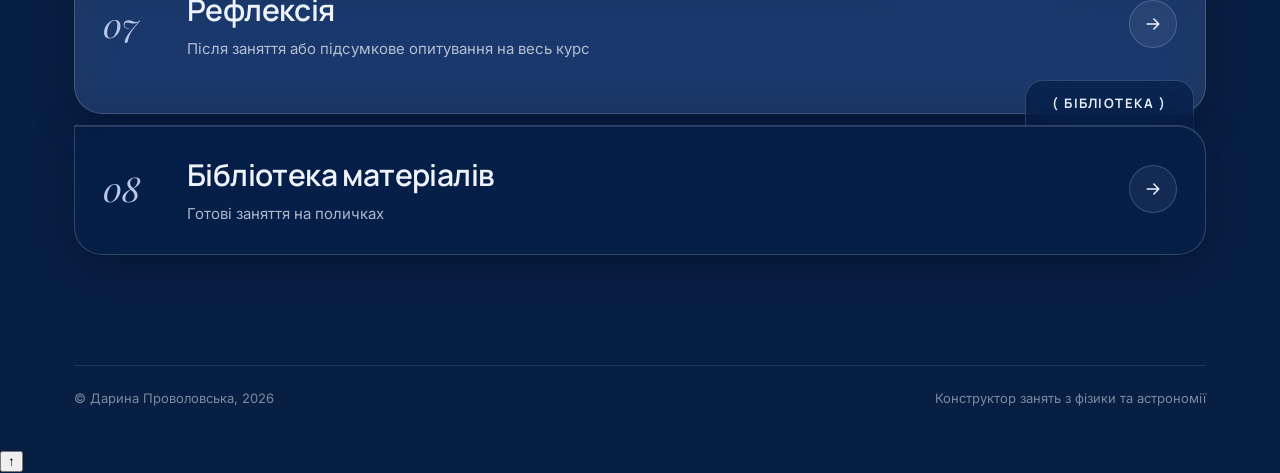
==== commit 9ab7ea08: "Update index.html" ====
--- a/index.html
+++ b/index.html
@@ -29,7 +29,7 @@
 <nav class="folders" aria-label="Розділи конструктора">
 <a class="folder t2" href="course.html" style="--x:0%">
 <span class="tab">( КУРС )</span>
-<div class="body"><span class="num">01</span><div><h2>Конструктор курсу</h2><p>Силабус або детальна структура занять з фінальною грою</p></div><span class="go"><svg viewBox="0 0 24 24" width="20" height="20" fill="none" stroke="currentColor" stroke-width="1.8" stroke-linecap="round" stroke-linejoin="round"><path d="M5 12h14M13 6l6 6-6 6"/></svg></span></div>
+<div class="body"><span class="num">01</span><div><h2>Конструктор курсу</h2><p>Силабус за шаблоном + пакет до кожного заняття</p></div><span class="go"><svg viewBox="0 0 24 24" width="20" height="20" fill="none" stroke="currentColor" stroke-width="1.8" stroke-linecap="round" stroke-linejoin="round"><path d="M5 12h14M13 6l6 6-6 6"/></svg></span></div>
 </a>
 <a class="folder t1" href="scenario.html" style="--x:12%">
 <span class="tab">( СЦЕНАРІЇ )</span>
